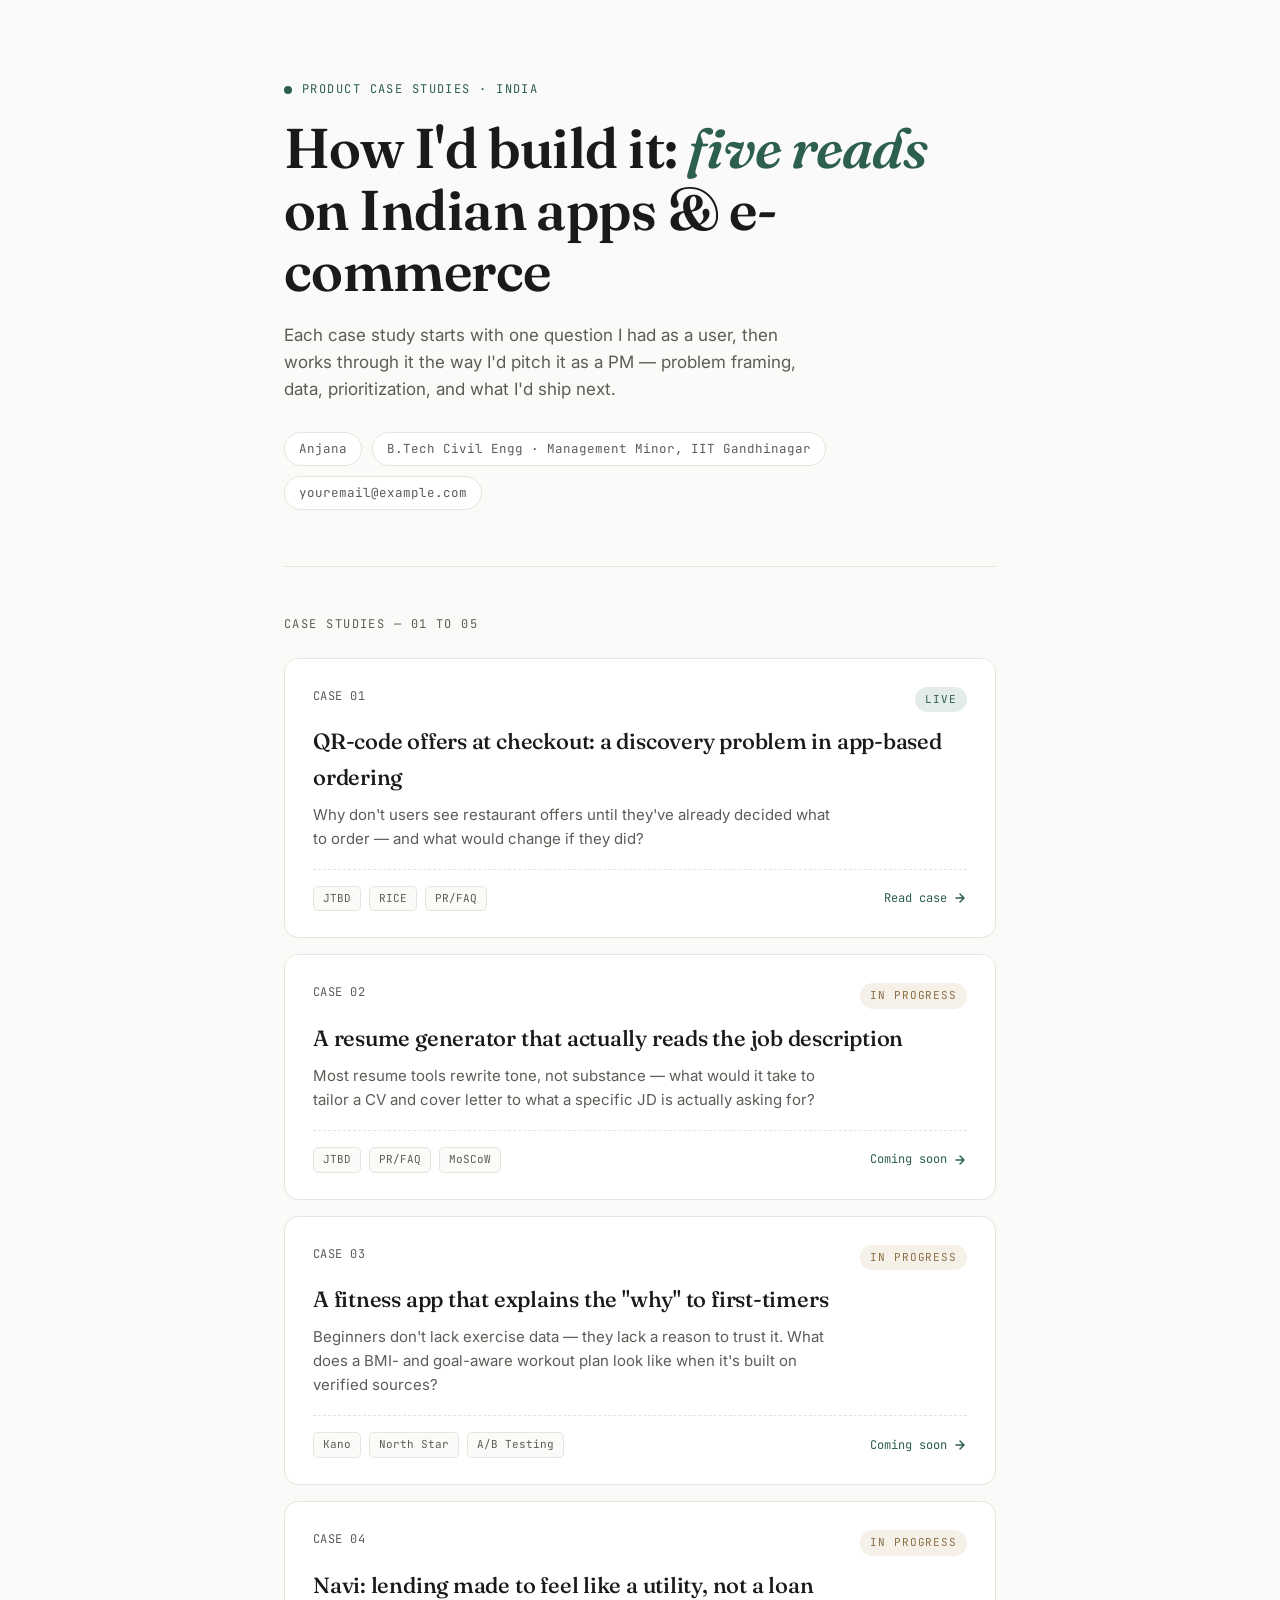
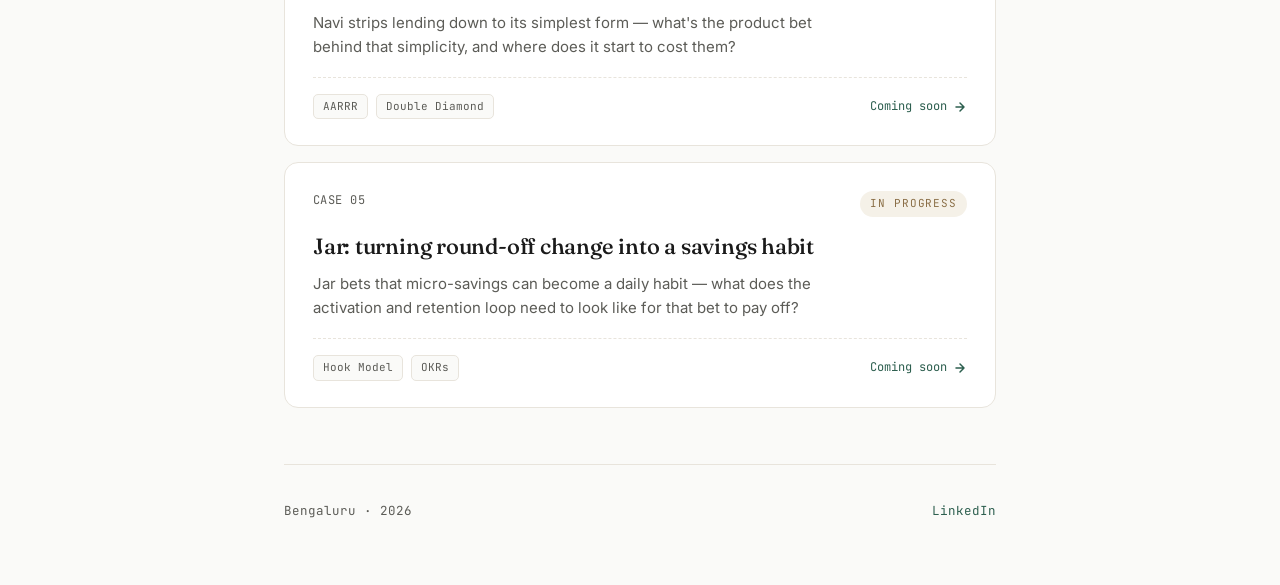
==== index.html @ dda82b05 "Rename index (1).html to index.html" ====
<!DOCTYPE html>
<html lang="en">
<head>
<meta charset="UTF-8">
<meta name="viewport" content="width=device-width, initial-scale=1.0">
<title>Anjana — PM Case Studies</title>
<link rel="preconnect" href="https://fonts.googleapis.com">
<link rel="preconnect" href="https://fonts.gstatic.com" crossorigin>
<link href="https://fonts.googleapis.com/css2?family=Fraunces:opsz,wght@9..144,400;9..144,500;9..144,600&family=Inter:wght@400;500;600&family=JetBrains+Mono:wght@400;500&display=swap" rel="stylesheet">
<style>
  :root {
    --bg: #FAFAF8;
    --ink: #1A1A1A;
    --ink-soft: #5C5C57;
    --accent: #2D5F4F;
    --accent-soft: #E4ECE8;
    --brown: #8B6F47;
    --border: #E8E4DC;
    --card-bg: #FFFFFF;
  }

  * { margin: 0; padding: 0; box-sizing: border-box; }

  html { scroll-behavior: smooth; }

  body {
    background: var(--bg);
    color: var(--ink);
    font-family: 'Inter', sans-serif;
    line-height: 1.6;
    -webkit-font-smoothing: antialiased;
  }

  .wrap {
    max-width: 760px;
    margin: 0 auto;
    padding: 0 24px;
  }

  /* HEADER */
  header {
    padding: 80px 0 56px;
    border-bottom: 1px solid var(--border);
  }

  .eyebrow {
    font-family: 'JetBrains Mono', monospace;
    font-size: 12px;
    letter-spacing: 0.12em;
    text-transform: uppercase;
    color: var(--accent);
    margin-bottom: 18px;
    display: flex;
    align-items: center;
    gap: 10px;
  }

  .eyebrow::before {
    content: '';
    display: inline-block;
    width: 8px;
    height: 8px;
    background: var(--accent);
    border-radius: 50%;
  }

  h1 {
    font-family: 'Fraunces', serif;
    font-weight: 600;
    font-size: clamp(36px, 6vw, 56px);
    line-height: 1.1;
    letter-spacing: -0.01em;
    margin-bottom: 20px;
  }

  h1 em {
    font-style: italic;
    color: var(--accent);
  }

  .lede {
    font-size: 17px;
    color: var(--ink-soft);
    max-width: 540px;
    margin-bottom: 28px;
  }

  .meta-row {
    display: flex;
    flex-wrap: wrap;
    gap: 10px;
    font-family: 'JetBrains Mono', monospace;
    font-size: 12.5px;
  }

  .meta-tag {
    border: 1px solid var(--border);
    border-radius: 100px;
    padding: 6px 14px;
    color: var(--ink-soft);
    background: var(--card-bg);
  }

  .meta-tag a {
    color: var(--ink-soft);
    text-decoration: none;
  }

  .meta-tag a:hover {
    color: var(--accent);
  }

  /* SECTION LABEL */
  .section-label {
    font-family: 'JetBrains Mono', monospace;
    font-size: 12px;
    letter-spacing: 0.12em;
    text-transform: uppercase;
    color: var(--ink-soft);
    padding: 48px 0 24px;
  }

  /* CASE STUDY CARDS */
  .cases {
    display: flex;
    flex-direction: column;
    gap: 16px;
    padding-bottom: 56px;
  }

  .case-card {
    background: var(--card-bg);
    border: 1px solid var(--border);
    border-radius: 14px;
    padding: 28px 28px 26px;
    text-decoration: none;
    color: var(--ink);
    display: block;
    transition: border-color 0.2s ease, transform 0.2s ease, box-shadow 0.2s ease;
    position: relative;
  }

  .case-card:hover,
  .case-card:focus-visible {
    border-color: var(--accent);
    transform: translateY(-2px);
    box-shadow: 0 8px 24px -12px rgba(45, 95, 79, 0.25);
    outline: none;
  }

  .case-top {
    display: flex;
    justify-content: space-between;
    align-items: flex-start;
    gap: 16px;
    margin-bottom: 12px;
  }

  .case-id {
    font-family: 'JetBrains Mono', monospace;
    font-size: 12px;
    color: var(--ink-soft);
    letter-spacing: 0.04em;
  }

  .status {
    font-family: 'JetBrains Mono', monospace;
    font-size: 11px;
    letter-spacing: 0.08em;
    text-transform: uppercase;
    padding: 4px 10px;
    border-radius: 100px;
    white-space: nowrap;
    flex-shrink: 0;
  }

  .status.draft {
    background: #F5F1E8;
    color: var(--brown);
  }

  .status.live {
    background: var(--accent-soft);
    color: var(--accent);
  }

  .case-title {
    font-family: 'Fraunces', serif;
    font-weight: 500;
    font-size: 22px;
    margin-bottom: 8px;
    letter-spacing: -0.01em;
  }

  .case-question {
    color: var(--ink-soft);
    font-size: 15px;
    margin-bottom: 18px;
    max-width: 520px;
  }

  .case-bottom {
    display: flex;
    justify-content: space-between;
    align-items: center;
    flex-wrap: wrap;
    gap: 12px;
    padding-top: 16px;
    border-top: 1px dashed var(--border);
  }

  .case-frameworks {
    display: flex;
    gap: 8px;
    flex-wrap: wrap;
  }

  .framework-tag {
    font-family: 'JetBrains Mono', monospace;
    font-size: 11px;
    color: var(--ink-soft);
    background: var(--bg);
    border: 1px solid var(--border);
    padding: 3px 9px;
    border-radius: 5px;
  }

  .read-more {
    font-family: 'JetBrains Mono', monospace;
    font-size: 12px;
    color: var(--accent);
    display: flex;
    align-items: center;
    gap: 6px;
    white-space: nowrap;
  }

  .read-more svg {
    transition: transform 0.2s ease;
  }

  .case-card:hover .read-more svg {
    transform: translateX(3px);
  }

  /* FOOTER */
  footer {
    border-top: 1px solid var(--border);
    padding: 36px 0 64px;
    display: flex;
    justify-content: space-between;
    align-items: center;
    flex-wrap: wrap;
    gap: 16px;
    font-family: 'JetBrains Mono', monospace;
    font-size: 12.5px;
    color: var(--ink-soft);
  }

  footer a {
    color: var(--accent);
    text-decoration: none;
  }

  footer a:hover {
    text-decoration: underline;
  }

  @media (max-width: 600px) {
    header { padding: 56px 0 40px; }
    .case-card { padding: 22px; }
    .case-bottom { align-items: flex-start; }
  }

  /* Reduced motion */
  @media (prefers-reduced-motion: reduce) {
    .case-card { transition: none; }
    .case-card:hover { transform: none; }
    .read-more svg { transition: none; }
  }
</style>
</head>
<body>

<div class="wrap">

  <header>
    <div class="eyebrow">Product case studies · India</div>
    <h1>How I'd build it: <em>five reads</em> on Indian apps &amp; e-commerce</h1>
    <p class="lede">
      Each case study starts with one question I had as a user, then works through it the way I'd
      pitch it as a PM — problem framing, data, prioritization, and what I'd ship next.
    </p>
    <div class="meta-row">
      <span class="meta-tag">Anjana</span>
      <span class="meta-tag">B.Tech Civil Engg · Management Minor, IIT Gandhinagar</span>
      <span class="meta-tag"><a href="mailto:youremail@example.com">youremail@example.com</a></span>
    </div>
  </header>

  <div class="section-label">Case studies — 01 to 05</div>

  <div class="cases">

    <a href="#" class="case-card">
      <div class="case-top">
        <span class="case-id">CASE 01</span>
        <span class="status live">Live</span>
      </div>
      <h2 class="case-title">QR-code offers at checkout: a discovery problem in app-based ordering</h2>
      <p class="case-question">
        Why don't users see restaurant offers until they've already decided what to order —
        and what would change if they did?
      </p>
      <div class="case-bottom">
        <div class="case-frameworks">
          <span class="framework-tag">JTBD</span>
          <span class="framework-tag">RICE</span>
          <span class="framework-tag">PR/FAQ</span>
        </div>
        <span class="read-more">
          Read case
          <svg width="14" height="14" viewBox="0 0 14 14" fill="none" xmlns="http://www.w3.org/2000/svg">
            <path d="M3 7H11M11 7L7 3M11 7L7 11" stroke="currentColor" stroke-width="1.5" stroke-linecap="round" stroke-linejoin="round"/>
          </svg>
        </span>
      </div>
    </a>

    <a href="#" class="case-card">
      <div class="case-top">
        <span class="case-id">CASE 02</span>
        <span class="status draft">In progress</span>
      </div>
      <h2 class="case-title">A resume generator that actually reads the job description</h2>
      <p class="case-question">
        Most resume tools rewrite tone, not substance — what would it take to tailor a CV and
        cover letter to what a specific JD is actually asking for?
      </p>
      <div class="case-bottom">
        <div class="case-frameworks">
          <span class="framework-tag">JTBD</span>
          <span class="framework-tag">PR/FAQ</span>
          <span class="framework-tag">MoSCoW</span>
        </div>
        <span class="read-more">
          Coming soon
          <svg width="14" height="14" viewBox="0 0 14 14" fill="none" xmlns="http://www.w3.org/2000/svg">
            <path d="M3 7H11M11 7L7 3M11 7L7 11" stroke="currentColor" stroke-width="1.5" stroke-linecap="round" stroke-linejoin="round"/>
          </svg>
        </span>
      </div>
    </a>

    <a href="#" class="case-card">
      <div class="case-top">
        <span class="case-id">CASE 03</span>
        <span class="status draft">In progress</span>
      </div>
      <h2 class="case-title">A fitness app that explains the "why" to first-timers</h2>
      <p class="case-question">
        Beginners don't lack exercise data — they lack a reason to trust it. What does a
        BMI- and goal-aware workout plan look like when it's built on verified sources?
      </p>
      <div class="case-bottom">
        <div class="case-frameworks">
          <span class="framework-tag">Kano</span>
          <span class="framework-tag">North Star</span>
          <span class="framework-tag">A/B Testing</span>
        </div>
        <span class="read-more">
          Coming soon
          <svg width="14" height="14" viewBox="0 0 14 14" fill="none" xmlns="http://www.w3.org/2000/svg">
            <path d="M3 7H11M11 7L7 3M11 7L7 11" stroke="currentColor" stroke-width="1.5" stroke-linecap="round" stroke-linejoin="round"/>
          </svg>
        </span>
      </div>
    </a>

    <a href="#" class="case-card">
      <div class="case-top">
        <span class="case-id">CASE 04</span>
        <span class="status draft">In progress</span>
      </div>
      <h2 class="case-title">Navi: lending made to feel like a utility, not a loan</h2>
      <p class="case-question">
        Navi strips lending down to its simplest form — what's the product bet behind that
        simplicity, and where does it start to cost them?
      </p>
      <div class="case-bottom">
        <div class="case-frameworks">
          <span class="framework-tag">AARRR</span>
          <span class="framework-tag">Double Diamond</span>
        </div>
        <span class="read-more">
          Coming soon
          <svg width="14" height="14" viewBox="0 0 14 14" fill="none" xmlns="http://www.w3.org/2000/svg">
            <path d="M3 7H11M11 7L7 3M11 7L7 11" stroke="currentColor" stroke-width="1.5" stroke-linecap="round" stroke-linejoin="round"/>
          </svg>
        </span>
      </div>
    </a>

    <a href="#" class="case-card">
      <div class="case-top">
        <span class="case-id">CASE 05</span>
        <span class="status draft">In progress</span>
      </div>
      <h2 class="case-title">Jar: turning round-off change into a savings habit</h2>
      <p class="case-question">
        Jar bets that micro-savings can become a daily habit — what does the activation and
        retention loop need to look like for that bet to pay off?
      </p>
      <div class="case-bottom">
        <div class="case-frameworks">
          <span class="framework-tag">Hook Model</span>
          <span class="framework-tag">OKRs</span>
        </div>
        <span class="read-more">
          Coming soon
          <svg width="14" height="14" viewBox="0 0 14 14" fill="none" xmlns="http://www.w3.org/2000/svg">
            <path d="M3 7H11M11 7L7 3M11 7L7 11" stroke="currentColor" stroke-width="1.5" stroke-linecap="round" stroke-linejoin="round"/>
          </svg>
        </span>
      </div>
    </a>

  </div>

  <footer>
    <span>Bengaluru · 2026</span>
    <a href="#">LinkedIn</a>
  </footer>

</div>

</body>
</html>
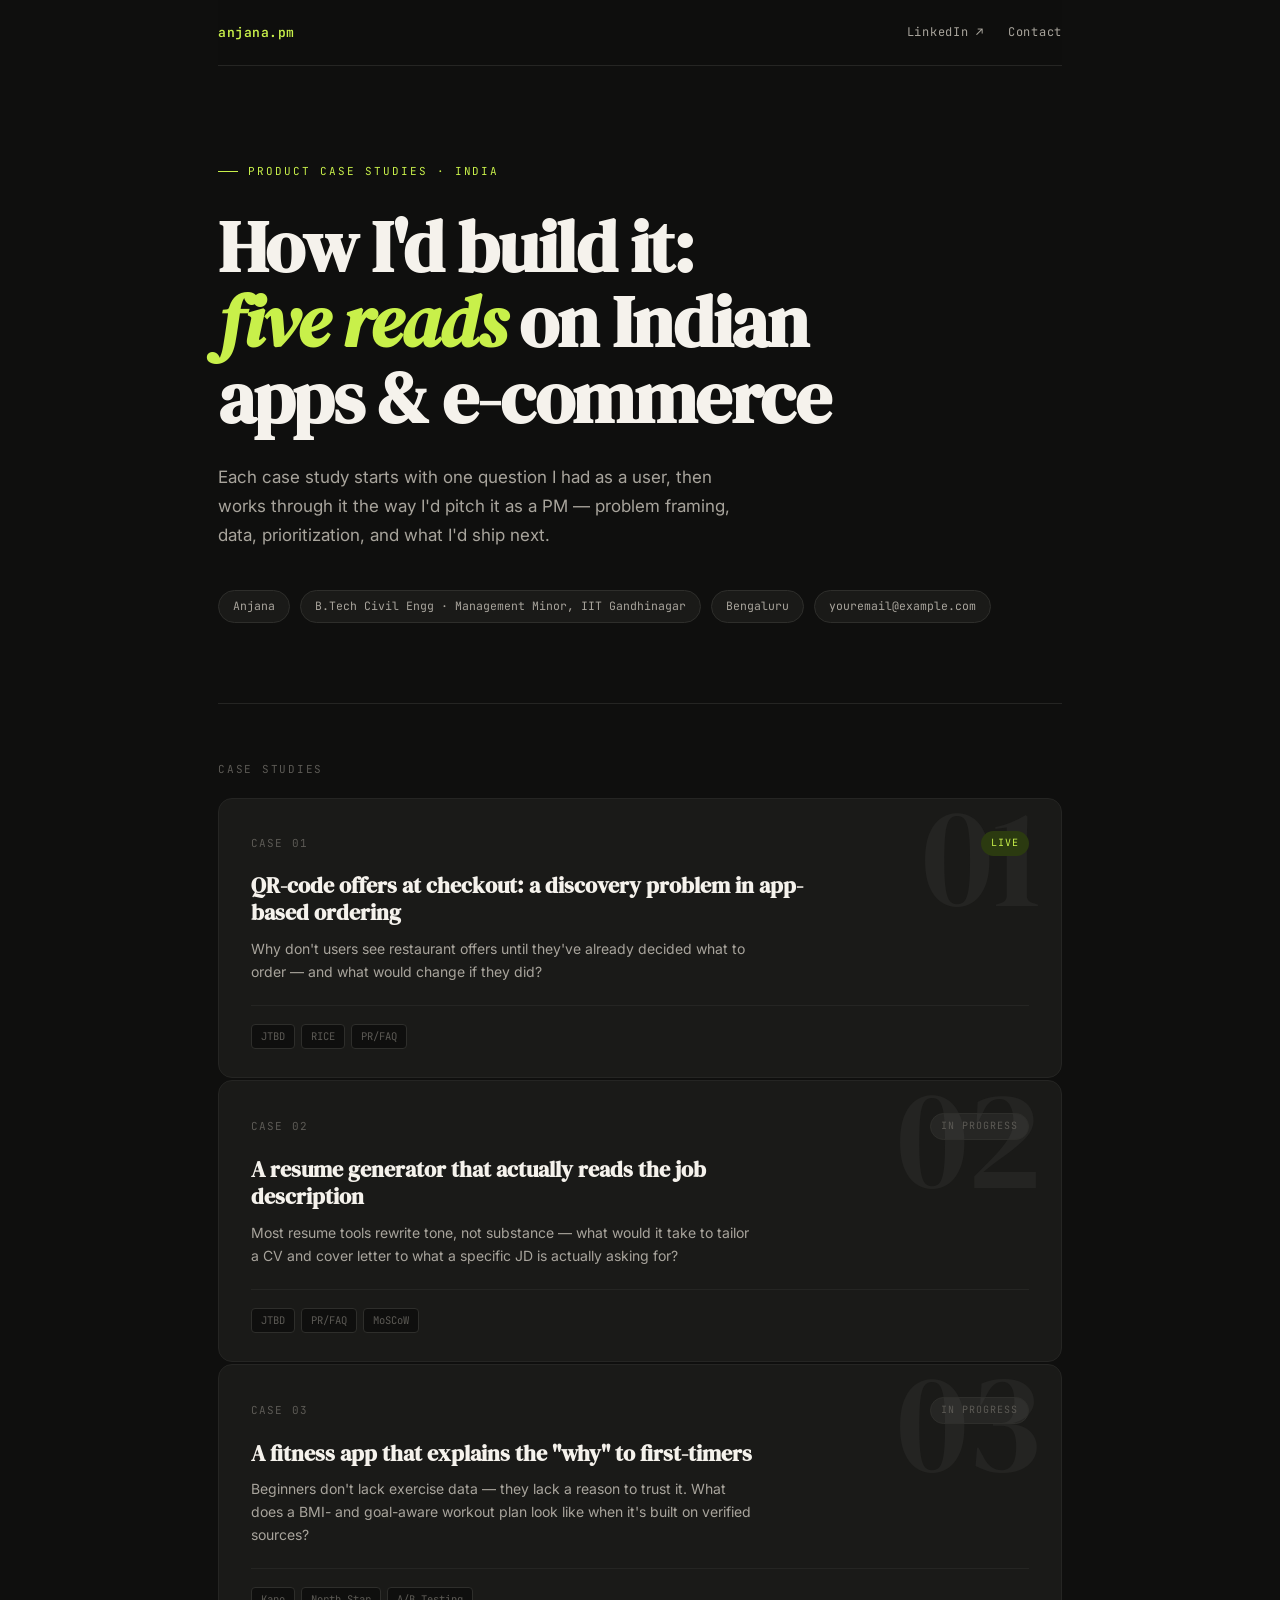
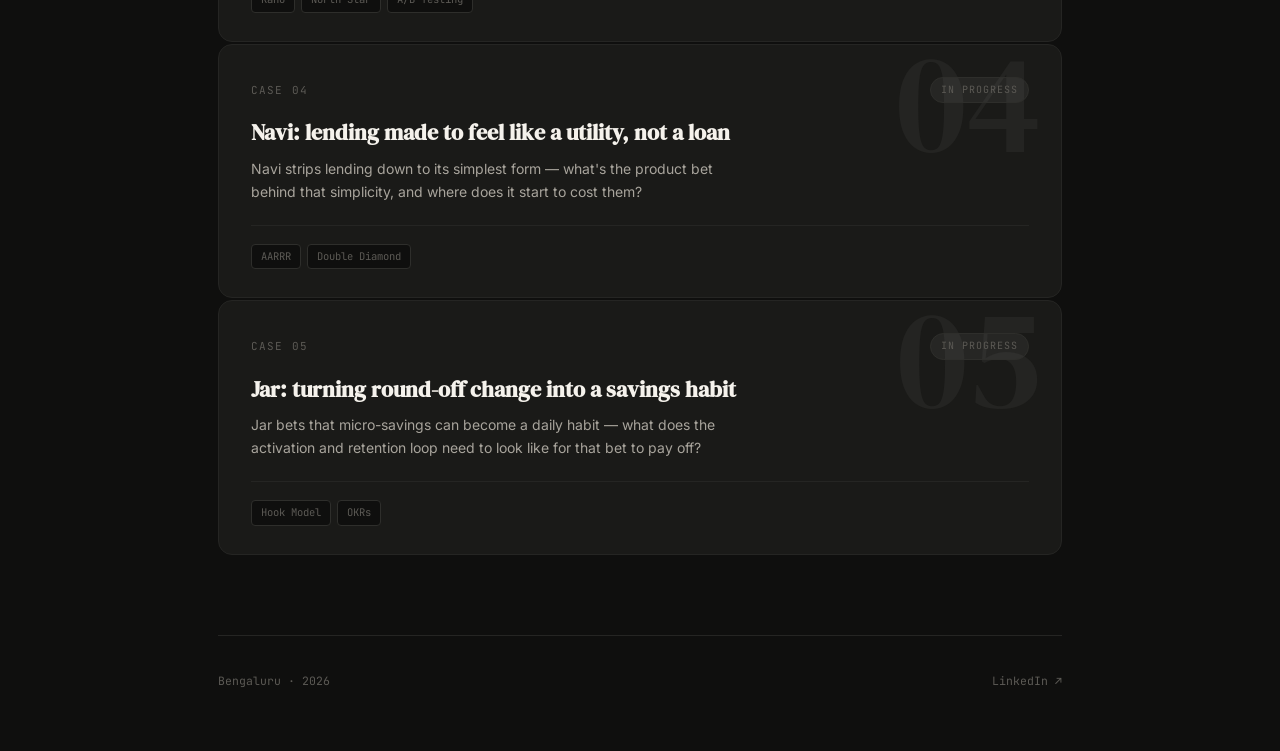
==== commit 4e070dc6: "Add files via upload" ====
--- a/index.html
+++ b/index.html
@@ -3,436 +3,144 @@
 <head>
 <meta charset="UTF-8">
 <meta name="viewport" content="width=device-width, initial-scale=1.0">
-<title>Anjana — PM Case Studies</title>
-<link rel="preconnect" href="https://fonts.googleapis.com">
-<link rel="preconnect" href="https://fonts.gstatic.com" crossorigin>
-<link href="https://fonts.googleapis.com/css2?family=Fraunces:opsz,wght@9..144,400;9..144,500;9..144,600&family=Inter:wght@400;500;600&family=JetBrains+Mono:wght@400;500&display=swap" rel="stylesheet">
-<style>
-  :root {
-    --bg: #FAFAF8;
-    --ink: #1A1A1A;
-    --ink-soft: #5C5C57;
-    --accent: #2D5F4F;
-    --accent-soft: #E4ECE8;
-    --brown: #8B6F47;
-    --border: #E8E4DC;
-    --card-bg: #FFFFFF;
-  }
-
-  * { margin: 0; padding: 0; box-sizing: border-box; }
-
-  html { scroll-behavior: smooth; }
-
-  body {
-    background: var(--bg);
-    color: var(--ink);
-    font-family: 'Inter', sans-serif;
-    line-height: 1.6;
-    -webkit-font-smoothing: antialiased;
-  }
-
-  .wrap {
-    max-width: 760px;
-    margin: 0 auto;
-    padding: 0 24px;
-  }
-
-  /* HEADER */
-  header {
-    padding: 80px 0 56px;
-    border-bottom: 1px solid var(--border);
-  }
-
-  .eyebrow {
-    font-family: 'JetBrains Mono', monospace;
-    font-size: 12px;
-    letter-spacing: 0.12em;
-    text-transform: uppercase;
-    color: var(--accent);
-    margin-bottom: 18px;
-    display: flex;
-    align-items: center;
-    gap: 10px;
-  }
-
-  .eyebrow::before {
-    content: '';
-    display: inline-block;
-    width: 8px;
-    height: 8px;
-    background: var(--accent);
-    border-radius: 50%;
-  }
-
-  h1 {
-    font-family: 'Fraunces', serif;
-    font-weight: 600;
-    font-size: clamp(36px, 6vw, 56px);
-    line-height: 1.1;
-    letter-spacing: -0.01em;
-    margin-bottom: 20px;
-  }
-
-  h1 em {
-    font-style: italic;
-    color: var(--accent);
-  }
-
-  .lede {
-    font-size: 17px;
-    color: var(--ink-soft);
-    max-width: 540px;
-    margin-bottom: 28px;
-  }
-
-  .meta-row {
-    display: flex;
-    flex-wrap: wrap;
-    gap: 10px;
-    font-family: 'JetBrains Mono', monospace;
-    font-size: 12.5px;
-  }
-
-  .meta-tag {
-    border: 1px solid var(--border);
-    border-radius: 100px;
-    padding: 6px 14px;
-    color: var(--ink-soft);
-    background: var(--card-bg);
-  }
-
-  .meta-tag a {
-    color: var(--ink-soft);
-    text-decoration: none;
-  }
-
-  .meta-tag a:hover {
-    color: var(--accent);
-  }
-
-  /* SECTION LABEL */
-  .section-label {
-    font-family: 'JetBrains Mono', monospace;
-    font-size: 12px;
-    letter-spacing: 0.12em;
-    text-transform: uppercase;
-    color: var(--ink-soft);
-    padding: 48px 0 24px;
-  }
-
-  /* CASE STUDY CARDS */
-  .cases {
-    display: flex;
-    flex-direction: column;
-    gap: 16px;
-    padding-bottom: 56px;
-  }
-
-  .case-card {
-    background: var(--card-bg);
-    border: 1px solid var(--border);
-    border-radius: 14px;
-    padding: 28px 28px 26px;
-    text-decoration: none;
-    color: var(--ink);
-    display: block;
-    transition: border-color 0.2s ease, transform 0.2s ease, box-shadow 0.2s ease;
-    position: relative;
-  }
-
-  .case-card:hover,
-  .case-card:focus-visible {
-    border-color: var(--accent);
-    transform: translateY(-2px);
-    box-shadow: 0 8px 24px -12px rgba(45, 95, 79, 0.25);
-    outline: none;
-  }
-
-  .case-top {
-    display: flex;
-    justify-content: space-between;
-    align-items: flex-start;
-    gap: 16px;
-    margin-bottom: 12px;
-  }
-
-  .case-id {
-    font-family: 'JetBrains Mono', monospace;
-    font-size: 12px;
-    color: var(--ink-soft);
-    letter-spacing: 0.04em;
-  }
-
-  .status {
-    font-family: 'JetBrains Mono', monospace;
-    font-size: 11px;
-    letter-spacing: 0.08em;
-    text-transform: uppercase;
-    padding: 4px 10px;
-    border-radius: 100px;
-    white-space: nowrap;
-    flex-shrink: 0;
-  }
-
-  .status.draft {
-    background: #F5F1E8;
-    color: var(--brown);
-  }
-
-  .status.live {
-    background: var(--accent-soft);
-    color: var(--accent);
-  }
-
-  .case-title {
-    font-family: 'Fraunces', serif;
-    font-weight: 500;
-    font-size: 22px;
-    margin-bottom: 8px;
-    letter-spacing: -0.01em;
-  }
-
-  .case-question {
-    color: var(--ink-soft);
-    font-size: 15px;
-    margin-bottom: 18px;
-    max-width: 520px;
-  }
-
-  .case-bottom {
-    display: flex;
-    justify-content: space-between;
-    align-items: center;
-    flex-wrap: wrap;
-    gap: 12px;
-    padding-top: 16px;
-    border-top: 1px dashed var(--border);
-  }
-
-  .case-frameworks {
-    display: flex;
-    gap: 8px;
-    flex-wrap: wrap;
-  }
-
-  .framework-tag {
-    font-family: 'JetBrains Mono', monospace;
-    font-size: 11px;
-    color: var(--ink-soft);
-    background: var(--bg);
-    border: 1px solid var(--border);
-    padding: 3px 9px;
-    border-radius: 5px;
-  }
-
-  .read-more {
-    font-family: 'JetBrains Mono', monospace;
-    font-size: 12px;
-    color: var(--accent);
-    display: flex;
-    align-items: center;
-    gap: 6px;
-    white-space: nowrap;
-  }
-
-  .read-more svg {
-    transition: transform 0.2s ease;
-  }
-
-  .case-card:hover .read-more svg {
-    transform: translateX(3px);
-  }
-
-  /* FOOTER */
-  footer {
-    border-top: 1px solid var(--border);
-    padding: 36px 0 64px;
-    display: flex;
-    justify-content: space-between;
-    align-items: center;
-    flex-wrap: wrap;
-    gap: 16px;
-    font-family: 'JetBrains Mono', monospace;
-    font-size: 12.5px;
-    color: var(--ink-soft);
-  }
-
-  footer a {
-    color: var(--accent);
-    text-decoration: none;
-  }
-
-  footer a:hover {
-    text-decoration: underline;
-  }
-
-  @media (max-width: 600px) {
-    header { padding: 56px 0 40px; }
-    .case-card { padding: 22px; }
-    .case-bottom { align-items: flex-start; }
-  }
-
-  /* Reduced motion */
-  @media (prefers-reduced-motion: reduce) {
-    .case-card { transition: none; }
-    .case-card:hover { transform: none; }
-    .read-more svg { transition: none; }
-  }
-</style>
+<title>Anjana — PM Portfolio</title>
+<link rel="stylesheet" href="style.css">
 </head>
 <body>
 
+<!-- ── NAV ── -->
 <div class="wrap">
+  <nav class="site-nav">
+    <a href="index.html" class="nav-logo">anjana.pm</a>
+    <div class="nav-links">
+      <!-- UPDATE: replace # with your LinkedIn URL -->
+      <a href="#">LinkedIn ↗</a>
+      <!-- UPDATE: replace with your real email -->
+      <a href="mailto:youremail@example.com">Contact</a>
+    </div>
+  </nav>
+</div>
 
-  <header>
-    <div class="eyebrow">Product case studies · India</div>
-    <h1>How I'd build it: <em>five reads</em> on Indian apps &amp; e-commerce</h1>
-    <p class="lede">
+<!-- ── HERO ── -->
+<div class="wrap">
+  <section class="hero">
+    <div class="hero-eyebrow">Product case studies · India</div>
+    <h1>How I'd build it:<br><em>five reads</em> on Indian apps &amp; e-commerce</h1>
+    <p class="hero-lede">
       Each case study starts with one question I had as a user, then works through it the way I'd
       pitch it as a PM — problem framing, data, prioritization, and what I'd ship next.
     </p>
-    <div class="meta-row">
-      <span class="meta-tag">Anjana</span>
-      <span class="meta-tag">B.Tech Civil Engg · Management Minor, IIT Gandhinagar</span>
-      <span class="meta-tag"><a href="mailto:youremail@example.com">youremail@example.com</a></span>
+    <div class="hero-meta">
+      <span class="chip">Anjana</span>
+      <span class="chip">B.Tech Civil Engg · Management Minor, IIT Gandhinagar</span>
+      <span class="chip">Bengaluru</span>
+      <!-- UPDATE: replace with your real email -->
+      <span class="chip"><a href="mailto:youremail@example.com">youremail@example.com</a></span>
     </div>
-  </header>
+  </section>
 
-  <div class="section-label">Case studies — 01 to 05</div>
+  <!-- ── CASES ── -->
+  <div class="cases-label">Case studies</div>
 
-  <div class="cases">
+  <div class="cases-list">
 
-    <a href="#" class="case-card">
-      <div class="case-top">
-        <span class="case-id">CASE 01</span>
-        <span class="status live">Live</span>
+    <!-- CASE 01 -->
+    <a href="case-01.html" class="case-card" data-num="01">
+      <div class="card-top">
+        <span class="card-num">CASE 01</span>
+        <span class="badge live">Live</span>
       </div>
-      <h2 class="case-title">QR-code offers at checkout: a discovery problem in app-based ordering</h2>
-      <p class="case-question">
-        Why don't users see restaurant offers until they've already decided what to order —
-        and what would change if they did?
-      </p>
-      <div class="case-bottom">
-        <div class="case-frameworks">
-          <span class="framework-tag">JTBD</span>
-          <span class="framework-tag">RICE</span>
-          <span class="framework-tag">PR/FAQ</span>
+      <h2 class="card-title">QR-code offers at checkout: a discovery problem in app-based ordering</h2>
+      <p class="card-question">Why don't users see restaurant offers until they've already decided what to order — and what would change if they did?</p>
+      <div class="card-footer">
+        <div class="tags">
+          <span class="tag">JTBD</span>
+          <span class="tag">RICE</span>
+          <span class="tag">PR/FAQ</span>
         </div>
-        <span class="read-more">
-          Read case
-          <svg width="14" height="14" viewBox="0 0 14 14" fill="none" xmlns="http://www.w3.org/2000/svg">
-            <path d="M3 7H11M11 7L7 3M11 7L7 11" stroke="currentColor" stroke-width="1.5" stroke-linecap="round" stroke-linejoin="round"/>
-          </svg>
-        </span>
+        <span class="card-cta">Read case →</span>
       </div>
     </a>
 
-    <a href="#" class="case-card">
-      <div class="case-top">
-        <span class="case-id">CASE 02</span>
-        <span class="status draft">In progress</span>
+    <!-- CASE 02 -->
+    <a href="case-02.html" class="case-card" data-num="02">
+      <div class="card-top">
+        <span class="card-num">CASE 02</span>
+        <span class="badge draft">In progress</span>
       </div>
-      <h2 class="case-title">A resume generator that actually reads the job description</h2>
-      <p class="case-question">
-        Most resume tools rewrite tone, not substance — what would it take to tailor a CV and
-        cover letter to what a specific JD is actually asking for?
-      </p>
-      <div class="case-bottom">
-        <div class="case-frameworks">
-          <span class="framework-tag">JTBD</span>
-          <span class="framework-tag">PR/FAQ</span>
-          <span class="framework-tag">MoSCoW</span>
+      <h2 class="card-title">A resume generator that actually reads the job description</h2>
+      <p class="card-question">Most resume tools rewrite tone, not substance — what would it take to tailor a CV and cover letter to what a specific JD is actually asking for?</p>
+      <div class="card-footer">
+        <div class="tags">
+          <span class="tag">JTBD</span>
+          <span class="tag">PR/FAQ</span>
+          <span class="tag">MoSCoW</span>
         </div>
-        <span class="read-more">
-          Coming soon
-          <svg width="14" height="14" viewBox="0 0 14 14" fill="none" xmlns="http://www.w3.org/2000/svg">
-            <path d="M3 7H11M11 7L7 3M11 7L7 11" stroke="currentColor" stroke-width="1.5" stroke-linecap="round" stroke-linejoin="round"/>
-          </svg>
-        </span>
+        <span class="card-cta">Read case →</span>
       </div>
     </a>
 
-    <a href="#" class="case-card">
-      <div class="case-top">
-        <span class="case-id">CASE 03</span>
-        <span class="status draft">In progress</span>
+    <!-- CASE 03 -->
+    <a href="case-03.html" class="case-card" data-num="03">
+      <div class="card-top">
+        <span class="card-num">CASE 03</span>
+        <span class="badge draft">In progress</span>
       </div>
-      <h2 class="case-title">A fitness app that explains the "why" to first-timers</h2>
-      <p class="case-question">
-        Beginners don't lack exercise data — they lack a reason to trust it. What does a
-        BMI- and goal-aware workout plan look like when it's built on verified sources?
-      </p>
-      <div class="case-bottom">
-        <div class="case-frameworks">
-          <span class="framework-tag">Kano</span>
-          <span class="framework-tag">North Star</span>
-          <span class="framework-tag">A/B Testing</span>
+      <h2 class="card-title">A fitness app that explains the "why" to first-timers</h2>
+      <p class="card-question">Beginners don't lack exercise data — they lack a reason to trust it. What does a BMI- and goal-aware workout plan look like when it's built on verified sources?</p>
+      <div class="card-footer">
+        <div class="tags">
+          <span class="tag">Kano</span>
+          <span class="tag">North Star</span>
+          <span class="tag">A/B Testing</span>
         </div>
-        <span class="read-more">
-          Coming soon
-          <svg width="14" height="14" viewBox="0 0 14 14" fill="none" xmlns="http://www.w3.org/2000/svg">
-            <path d="M3 7H11M11 7L7 3M11 7L7 11" stroke="currentColor" stroke-width="1.5" stroke-linecap="round" stroke-linejoin="round"/>
-          </svg>
-        </span>
+        <span class="card-cta">Read case →</span>
       </div>
     </a>
 
-    <a href="#" class="case-card">
-      <div class="case-top">
-        <span class="case-id">CASE 04</span>
-        <span class="status draft">In progress</span>
+    <!-- CASE 04 -->
+    <a href="case-04.html" class="case-card" data-num="04">
+      <div class="card-top">
+        <span class="card-num">CASE 04</span>
+        <span class="badge draft">In progress</span>
       </div>
-      <h2 class="case-title">Navi: lending made to feel like a utility, not a loan</h2>
-      <p class="case-question">
-        Navi strips lending down to its simplest form — what's the product bet behind that
-        simplicity, and where does it start to cost them?
-      </p>
-      <div class="case-bottom">
-        <div class="case-frameworks">
-          <span class="framework-tag">AARRR</span>
-          <span class="framework-tag">Double Diamond</span>
+      <h2 class="card-title">Navi: lending made to feel like a utility, not a loan</h2>
+      <p class="card-question">Navi strips lending down to its simplest form — what's the product bet behind that simplicity, and where does it start to cost them?</p>
+      <div class="card-footer">
+        <div class="tags">
+          <span class="tag">AARRR</span>
+          <span class="tag">Double Diamond</span>
         </div>
-        <span class="read-more">
-          Coming soon
-          <svg width="14" height="14" viewBox="0 0 14 14" fill="none" xmlns="http://www.w3.org/2000/svg">
-            <path d="M3 7H11M11 7L7 3M11 7L7 11" stroke="currentColor" stroke-width="1.5" stroke-linecap="round" stroke-linejoin="round"/>
-          </svg>
-        </span>
+        <span class="card-cta">Read case →</span>
       </div>
     </a>
 
-    <a href="#" class="case-card">
-      <div class="case-top">
-        <span class="case-id">CASE 05</span>
-        <span class="status draft">In progress</span>
+    <!-- CASE 05 -->
+    <a href="case-05.html" class="case-card" data-num="05">
+      <div class="card-top">
+        <span class="card-num">CASE 05</span>
+        <span class="badge draft">In progress</span>
       </div>
-      <h2 class="case-title">Jar: turning round-off change into a savings habit</h2>
-      <p class="case-question">
-        Jar bets that micro-savings can become a daily habit — what does the activation and
-        retention loop need to look like for that bet to pay off?
-      </p>
-      <div class="case-bottom">
-        <div class="case-frameworks">
-          <span class="framework-tag">Hook Model</span>
-          <span class="framework-tag">OKRs</span>
+      <h2 class="card-title">Jar: turning round-off change into a savings habit</h2>
+      <p class="card-question">Jar bets that micro-savings can become a daily habit — what does the activation and retention loop need to look like for that bet to pay off?</p>
+      <div class="card-footer">
+        <div class="tags">
+          <span class="tag">Hook Model</span>
+          <span class="tag">OKRs</span>
         </div>
-        <span class="read-more">
-          Coming soon
-          <svg width="14" height="14" viewBox="0 0 14 14" fill="none" xmlns="http://www.w3.org/2000/svg">
-            <path d="M3 7H11M11 7L7 3M11 7L7 11" stroke="currentColor" stroke-width="1.5" stroke-linecap="round" stroke-linejoin="round"/>
-          </svg>
-        </span>
+        <span class="card-cta">Read case →</span>
       </div>
     </a>
 
-  </div>
+  </div><!-- end cases-list -->
 
-  <footer>
+  <footer class="site-footer">
     <span>Bengaluru · 2026</span>
-    <a href="#">LinkedIn</a>
+    <!-- UPDATE: replace # with your LinkedIn URL -->
+    <a href="#">LinkedIn ↗</a>
   </footer>
-
 </div>
 
+<script src="portfolio.js"></script>
 </body>
 </html>
--- a/style.css
+++ b/style.css
@@ -0,0 +1,647 @@
+/* ═══════════════════════════════════════════════
+   ANJANA — PM PORTFOLIO · STYLE SYSTEM
+   Dark canvas · Chartreuse accent · Mono precision
+   ═══════════════════════════════════════════════ */
+
+@import url('https://fonts.googleapis.com/css2?family=DM+Serif+Display:ital@0;1&family=Inter:wght@400;500;600&family=JetBrains+Mono:wght@400;500;600&display=swap');
+
+:root {
+  --bg:           #0F0F0E;
+  --surface:      #1A1A18;
+  --surface-high: #242422;
+  --border:       #2E2E2B;
+  --border-soft:  #252523;
+  --ink:          #F5F2EC;
+  --ink-mid:      #A8A49C;
+  --ink-dim:      #5C5A55;
+  --accent:       #C8F04A;
+  --accent-dim:   #2B3A10;
+  --danger:       #F04A4A;
+  --radius-sm:    8px;
+  --radius-md:    14px;
+  --radius-lg:    20px;
+}
+
+*, *::before, *::after { margin: 0; padding: 0; box-sizing: border-box; }
+html { scroll-behavior: smooth; }
+
+body {
+  background: var(--bg);
+  color: var(--ink);
+  font-family: 'Inter', sans-serif;
+  line-height: 1.65;
+  -webkit-font-smoothing: antialiased;
+  min-height: 100vh;
+}
+
+/* ── SCROLLBAR ── */
+::-webkit-scrollbar { width: 6px; }
+::-webkit-scrollbar-track { background: var(--bg); }
+::-webkit-scrollbar-thumb { background: var(--border); border-radius: 3px; }
+
+/* ── LAYOUT ── */
+.wrap {
+  max-width: 900px;
+  margin: 0 auto;
+  padding: 0 28px;
+}
+
+/* ── NAV ── */
+.site-nav {
+  display: flex;
+  justify-content: space-between;
+  align-items: center;
+  padding: 22px 0;
+  border-bottom: 1px solid var(--border-soft);
+  position: sticky;
+  top: 0;
+  background: rgba(15,15,14,0.92);
+  backdrop-filter: blur(12px);
+  -webkit-backdrop-filter: blur(12px);
+  z-index: 100;
+}
+
+.nav-logo {
+  font-family: 'JetBrains Mono', monospace;
+  font-size: 13px;
+  font-weight: 600;
+  color: var(--accent);
+  text-decoration: none;
+  letter-spacing: 0.04em;
+}
+
+.nav-links {
+  display: flex;
+  gap: 24px;
+  align-items: center;
+}
+
+.nav-links a {
+  font-family: 'JetBrains Mono', monospace;
+  font-size: 12px;
+  color: var(--ink-mid);
+  text-decoration: none;
+  letter-spacing: 0.06em;
+  transition: color 0.2s;
+}
+
+.nav-links a:hover { color: var(--ink); }
+.nav-links a.active { color: var(--accent); }
+
+/* ── HOMEPAGE HERO ── */
+.hero {
+  padding: 96px 0 80px;
+}
+
+.hero-eyebrow {
+  font-family: 'JetBrains Mono', monospace;
+  font-size: 11px;
+  letter-spacing: 0.18em;
+  text-transform: uppercase;
+  color: var(--accent);
+  margin-bottom: 28px;
+  display: flex;
+  align-items: center;
+  gap: 10px;
+}
+
+.hero-eyebrow::before {
+  content: '';
+  width: 20px; height: 1px;
+  background: var(--accent);
+  display: block;
+}
+
+.hero h1 {
+  font-family: 'DM Serif Display', serif;
+  font-size: clamp(40px, 7vw, 72px);
+  line-height: 1.05;
+  letter-spacing: -0.02em;
+  margin-bottom: 28px;
+  max-width: 720px;
+}
+
+.hero h1 em {
+  font-style: italic;
+  color: var(--accent);
+}
+
+.hero-lede {
+  font-size: 17px;
+  color: var(--ink-mid);
+  max-width: 520px;
+  margin-bottom: 40px;
+  line-height: 1.7;
+}
+
+.hero-meta {
+  display: flex;
+  flex-wrap: wrap;
+  gap: 10px;
+}
+
+.chip {
+  font-family: 'JetBrains Mono', monospace;
+  font-size: 11.5px;
+  color: var(--ink-mid);
+  border: 1px solid var(--border);
+  border-radius: 100px;
+  padding: 6px 14px;
+  background: var(--surface);
+  transition: border-color 0.2s, color 0.2s;
+}
+
+.chip a { color: inherit; text-decoration: none; }
+.chip:hover { border-color: var(--accent); color: var(--accent); }
+
+/* ── CASES GRID ── */
+.cases-label {
+  font-family: 'JetBrains Mono', monospace;
+  font-size: 11px;
+  letter-spacing: 0.16em;
+  text-transform: uppercase;
+  color: var(--ink-dim);
+  padding: 56px 0 20px;
+  border-top: 1px solid var(--border-soft);
+}
+
+.cases-list {
+  display: flex;
+  flex-direction: column;
+  gap: 2px;
+  padding-bottom: 80px;
+}
+
+/* ── CASE CARD ── */
+.case-card {
+  display: block;
+  text-decoration: none;
+  color: var(--ink);
+  background: var(--surface);
+  border: 1px solid var(--border-soft);
+  border-radius: var(--radius-md);
+  padding: 32px 32px 28px;
+  position: relative;
+  overflow: hidden;
+  transition: border-color 0.25s, background 0.25s;
+}
+
+.case-card::before {
+  content: attr(data-num);
+  font-family: 'DM Serif Display', serif;
+  font-size: 140px;
+  color: var(--surface-high);
+  position: absolute;
+  right: 20px;
+  top: -20px;
+  line-height: 1;
+  pointer-events: none;
+  transition: color 0.25s, transform 0.35s cubic-bezier(0.22,1,0.36,1);
+  transform: translateY(8px);
+}
+
+.case-card:hover {
+  border-color: var(--accent);
+  background: var(--surface-high);
+}
+
+.case-card:hover::before {
+  color: rgba(200,240,74,0.07);
+  transform: translateY(0px);
+}
+
+.card-top {
+  display: flex;
+  justify-content: space-between;
+  align-items: center;
+  margin-bottom: 16px;
+  position: relative;
+  z-index: 1;
+}
+
+.card-num {
+  font-family: 'JetBrains Mono', monospace;
+  font-size: 11px;
+  color: var(--ink-dim);
+  letter-spacing: 0.1em;
+}
+
+.badge {
+  font-family: 'JetBrains Mono', monospace;
+  font-size: 10px;
+  letter-spacing: 0.1em;
+  text-transform: uppercase;
+  padding: 4px 10px;
+  border-radius: 100px;
+}
+
+.badge.live    { background: var(--accent-dim); color: var(--accent); }
+.badge.draft   { background: rgba(255,255,255,0.05); color: var(--ink-dim); border: 1px solid var(--border); }
+
+.card-title {
+  font-family: 'DM Serif Display', serif;
+  font-size: 22px;
+  line-height: 1.25;
+  margin-bottom: 10px;
+  max-width: 560px;
+  position: relative;
+  z-index: 1;
+}
+
+.card-question {
+  font-size: 14px;
+  color: var(--ink-mid);
+  margin-bottom: 22px;
+  max-width: 500px;
+  line-height: 1.65;
+  position: relative;
+  z-index: 1;
+}
+
+.card-footer {
+  display: flex;
+  justify-content: space-between;
+  align-items: center;
+  flex-wrap: wrap;
+  gap: 12px;
+  padding-top: 18px;
+  border-top: 1px solid var(--border-soft);
+  position: relative;
+  z-index: 1;
+}
+
+.tags { display: flex; gap: 6px; flex-wrap: wrap; }
+
+.tag {
+  font-family: 'JetBrains Mono', monospace;
+  font-size: 10.5px;
+  color: var(--ink-dim);
+  border: 1px solid var(--border);
+  padding: 3px 9px;
+  border-radius: 4px;
+  background: var(--bg);
+}
+
+.card-cta {
+  font-family: 'JetBrains Mono', monospace;
+  font-size: 12px;
+  color: var(--accent);
+  display: flex;
+  align-items: center;
+  gap: 6px;
+  opacity: 0;
+  transition: opacity 0.2s, gap 0.2s;
+}
+
+.case-card:hover .card-cta { opacity: 1; gap: 10px; }
+
+/* ═══════════════════════════════════════════════
+   CASE STUDY PAGE
+   ═══════════════════════════════════════════════ */
+
+/* Two-col layout on desktop */
+.case-layout {
+  display: grid;
+  grid-template-columns: 200px 1fr;
+  gap: 64px;
+  padding: 64px 0 96px;
+  align-items: start;
+}
+
+/* Sticky sidebar nav */
+.case-sidebar {
+  position: sticky;
+  top: 72px;
+}
+
+.sidebar-label {
+  font-family: 'JetBrains Mono', monospace;
+  font-size: 10px;
+  letter-spacing: 0.16em;
+  text-transform: uppercase;
+  color: var(--ink-dim);
+  margin-bottom: 16px;
+}
+
+.sidebar-nav {
+  list-style: none;
+  display: flex;
+  flex-direction: column;
+  gap: 4px;
+}
+
+.sidebar-nav a {
+  font-family: 'JetBrains Mono', monospace;
+  font-size: 11.5px;
+  color: var(--ink-dim);
+  text-decoration: none;
+  display: block;
+  padding: 5px 10px;
+  border-radius: 6px;
+  border-left: 2px solid transparent;
+  transition: color 0.2s, border-color 0.2s, background 0.2s;
+  line-height: 1.5;
+}
+
+.sidebar-nav a:hover,
+.sidebar-nav a.active {
+  color: var(--accent);
+  border-left-color: var(--accent);
+  background: var(--accent-dim);
+}
+
+.sidebar-back {
+  margin-top: 32px;
+  font-family: 'JetBrains Mono', monospace;
+  font-size: 11px;
+  color: var(--ink-dim);
+  text-decoration: none;
+  display: flex;
+  align-items: center;
+  gap: 6px;
+  transition: color 0.2s;
+}
+
+.sidebar-back:hover { color: var(--ink); }
+
+/* Case hero (full width above layout) */
+.case-hero {
+  padding: 64px 0 48px;
+  border-bottom: 1px solid var(--border-soft);
+}
+
+.case-hero-top {
+  display: flex;
+  align-items: center;
+  gap: 12px;
+  margin-bottom: 20px;
+}
+
+.case-hero-num {
+  font-family: 'JetBrains Mono', monospace;
+  font-size: 11px;
+  color: var(--ink-dim);
+  letter-spacing: 0.1em;
+}
+
+.case-hero h1 {
+  font-family: 'DM Serif Display', serif;
+  font-size: clamp(28px, 5vw, 48px);
+  line-height: 1.1;
+  margin-bottom: 18px;
+  max-width: 740px;
+}
+
+.case-hero-q {
+  font-family: 'DM Serif Display', serif;
+  font-style: italic;
+  font-size: 20px;
+  color: var(--ink-mid);
+  max-width: 600px;
+  line-height: 1.5;
+  margin-bottom: 28px;
+}
+
+.case-hero-meta {
+  display: flex;
+  gap: 8px;
+  flex-wrap: wrap;
+}
+
+/* ── SECTIONS ── */
+.cs-section {
+  margin-bottom: 64px;
+  scroll-margin-top: 88px;
+}
+
+.cs-section-label {
+  font-family: 'JetBrains Mono', monospace;
+  font-size: 10px;
+  letter-spacing: 0.18em;
+  text-transform: uppercase;
+  color: var(--accent);
+  margin-bottom: 14px;
+  display: flex;
+  align-items: center;
+  gap: 10px;
+}
+
+.cs-section-label::after {
+  content: '';
+  flex: 1;
+  height: 1px;
+  background: var(--border-soft);
+}
+
+.cs-section h2 {
+  font-family: 'DM Serif Display', serif;
+  font-size: 26px;
+  margin-bottom: 16px;
+  line-height: 1.2;
+}
+
+.cs-section p {
+  font-size: 15.5px;
+  color: var(--ink-mid);
+  line-height: 1.8;
+  margin-bottom: 16px;
+  max-width: 600px;
+}
+
+.cs-section p:last-child { margin-bottom: 0; }
+
+/* Callout */
+.callout {
+  background: var(--accent-dim);
+  border-left: 3px solid var(--accent);
+  border-radius: 0 var(--radius-sm) var(--radius-sm) 0;
+  padding: 18px 20px;
+  margin: 24px 0;
+  font-size: 15px;
+  color: var(--ink);
+  max-width: 600px;
+  line-height: 1.65;
+}
+
+/* Metrics */
+.metrics-row {
+  display: grid;
+  grid-template-columns: repeat(auto-fit, minmax(140px, 1fr));
+  gap: 12px;
+  margin: 24px 0;
+}
+
+.metric-card {
+  background: var(--surface);
+  border: 1px solid var(--border);
+  border-radius: var(--radius-sm);
+  padding: 20px;
+}
+
+.metric-value {
+  font-family: 'DM Serif Display', serif;
+  font-size: 36px;
+  color: var(--accent);
+  line-height: 1;
+  margin-bottom: 6px;
+}
+
+.metric-label {
+  font-family: 'JetBrains Mono', monospace;
+  font-size: 10px;
+  color: var(--ink-dim);
+  text-transform: uppercase;
+  letter-spacing: 0.08em;
+}
+
+/* ── IMAGE UPLOAD ZONES ── */
+.img-zone {
+  position: relative;
+  margin: 28px 0;
+  max-width: 640px;
+}
+
+.img-zone input[type="file"] {
+  display: none;
+}
+
+.img-drop {
+  border: 1.5px dashed var(--border);
+  border-radius: var(--radius-md);
+  padding: 40px 28px;
+  text-align: center;
+  cursor: pointer;
+  transition: border-color 0.2s, background 0.2s;
+  background: var(--surface);
+}
+
+.img-drop:hover,
+.img-drop.dragover {
+  border-color: var(--accent);
+  background: var(--accent-dim);
+}
+
+.img-drop-icon {
+  font-size: 28px;
+  margin-bottom: 10px;
+}
+
+.img-drop-text {
+  font-family: 'JetBrains Mono', monospace;
+  font-size: 12px;
+  color: var(--ink-dim);
+  line-height: 1.6;
+}
+
+.img-drop-text strong {
+  color: var(--accent);
+  font-weight: 500;
+}
+
+.img-preview {
+  display: none;
+  position: relative;
+}
+
+.img-preview img {
+  width: 100%;
+  border-radius: var(--radius-md);
+  border: 1px solid var(--border);
+  display: block;
+}
+
+.img-preview-caption {
+  font-family: 'JetBrains Mono', monospace;
+  font-size: 11px;
+  color: var(--ink-dim);
+  margin-top: 8px;
+  font-style: italic;
+}
+
+.img-remove {
+  position: absolute;
+  top: 10px;
+  right: 10px;
+  background: rgba(15,15,14,0.85);
+  border: 1px solid var(--border);
+  border-radius: 6px;
+  color: var(--ink-mid);
+  font-family: 'JetBrains Mono', monospace;
+  font-size: 11px;
+  padding: 4px 10px;
+  cursor: pointer;
+  transition: color 0.2s, border-color 0.2s;
+}
+
+.img-remove:hover { color: var(--danger); border-color: var(--danger); }
+
+/* Placeholder block */
+.placeholder {
+  background: var(--surface);
+  border: 1px dashed var(--border);
+  border-radius: var(--radius-sm);
+  padding: 24px;
+  max-width: 600px;
+}
+
+.placeholder-label {
+  font-family: 'JetBrains Mono', monospace;
+  font-size: 10px;
+  letter-spacing: 0.1em;
+  text-transform: uppercase;
+  color: var(--accent);
+  margin-bottom: 8px;
+}
+
+.placeholder p {
+  font-size: 13.5px;
+  color: var(--ink-dim);
+  line-height: 1.7;
+  max-width: 100%;
+}
+
+/* ── FOOTER ── */
+.site-footer {
+  border-top: 1px solid var(--border-soft);
+  padding: 36px 0 60px;
+  display: flex;
+  justify-content: space-between;
+  align-items: center;
+  flex-wrap: wrap;
+  gap: 16px;
+}
+
+.site-footer span,
+.site-footer a {
+  font-family: 'JetBrains Mono', monospace;
+  font-size: 11.5px;
+  color: var(--ink-dim);
+  text-decoration: none;
+}
+
+.site-footer a:hover { color: var(--accent); }
+
+/* ── RESPONSIVE ── */
+@media (max-width: 720px) {
+  .case-layout {
+    grid-template-columns: 1fr;
+    gap: 0;
+  }
+  .case-sidebar {
+    position: static;
+    border-bottom: 1px solid var(--border-soft);
+    padding-bottom: 28px;
+    margin-bottom: 40px;
+  }
+  .sidebar-nav { flex-direction: row; flex-wrap: wrap; }
+  .hero { padding: 64px 0 56px; }
+  .case-card { padding: 24px; }
+  .case-card::before { font-size: 80px; }
+  .metrics-row { grid-template-columns: 1fr 1fr; }
+}
+
+@media (prefers-reduced-motion: reduce) {
+  .case-card, .case-card::before, .card-cta,
+  .nav-links a, .chip, .img-drop { transition: none; }
+  .case-card:hover { transform: none; }
+}
